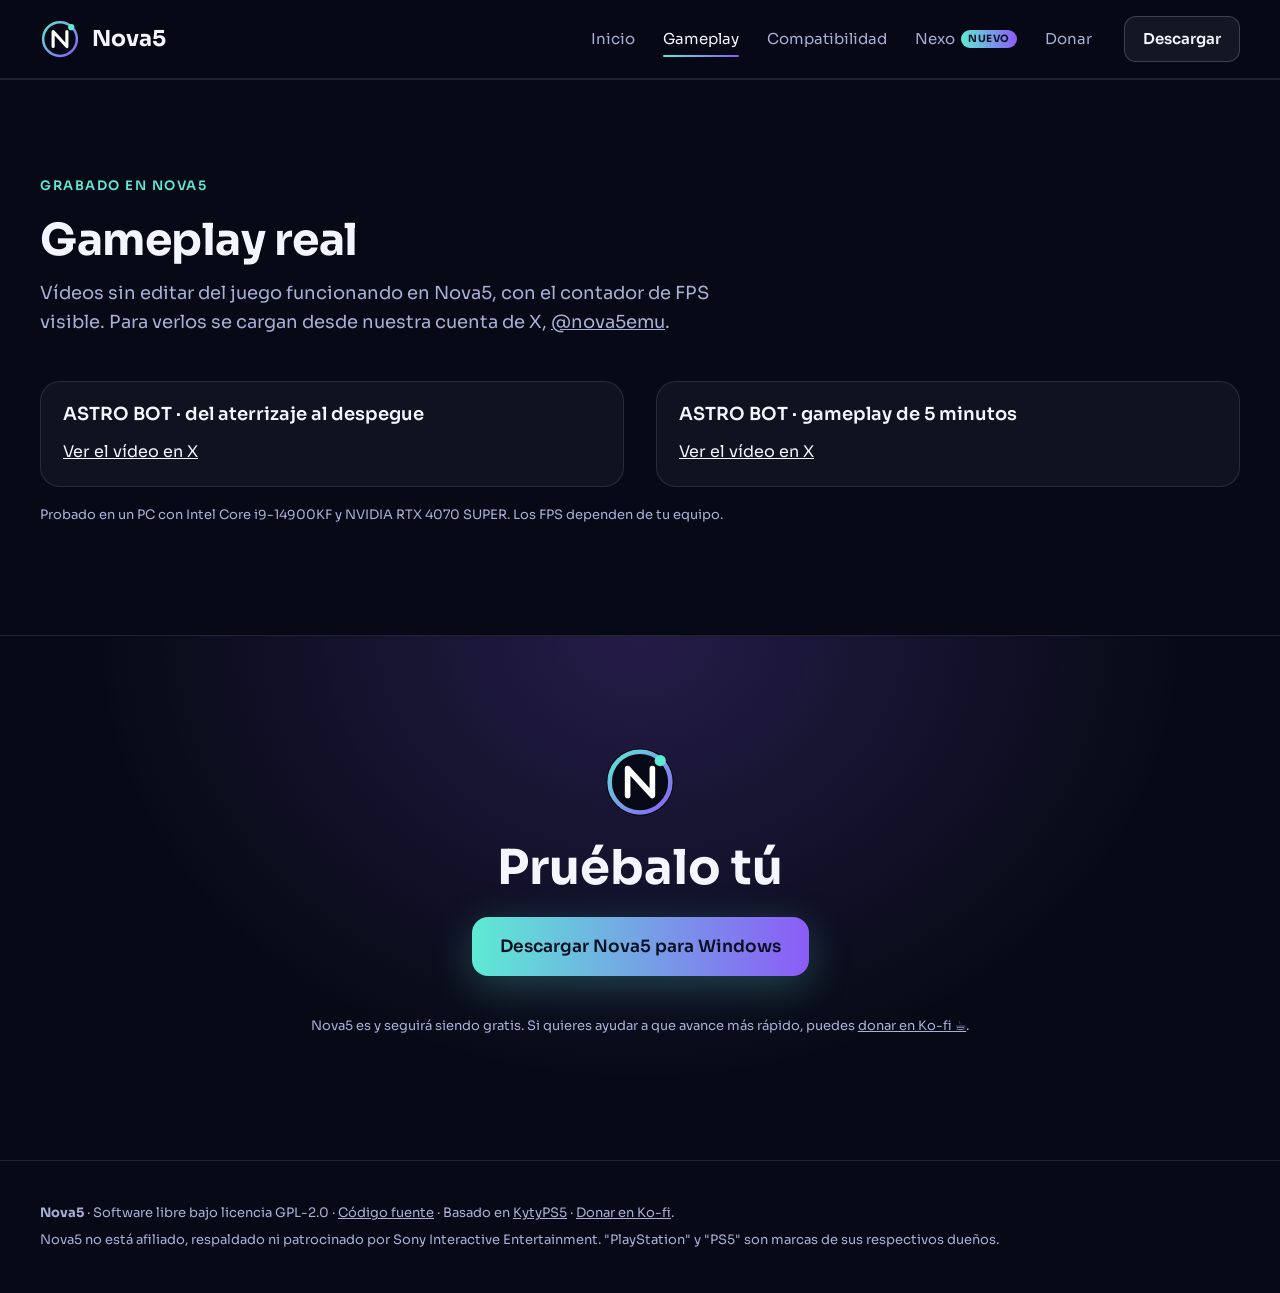
==== website/gameplay.html @ 8778e665 "Web: versión en los enlaces a CSS y JS para que los navegadores no usen copias viejas" ====
<!doctype html>
<html lang="es">
<head>
<meta charset="utf-8">
<meta name="viewport" content="width=device-width, initial-scale=1">
<title>Gameplay · Nova5, emulador de PS5</title>
<meta name="description" content="Vídeos de gameplay real grabados en Nova5, el emulador de PS5 de código abierto para PC.">
<link rel="canonical" href="https://nova5emu.github.io/nova5/gameplay.html">
<meta property="og:type" content="website">
<meta property="og:site_name" content="Nova5">
<meta property="og:title" content="Gameplay · Nova5, emulador de PS5">
<meta property="og:description" content="Vídeos de gameplay real grabados en Nova5.">
<meta property="og:url" content="https://nova5emu.github.io/nova5/gameplay.html">
<meta property="og:image" content="https://nova5emu.github.io/nova5/assets/nova5-launcher.jpg">
<meta property="og:locale" content="es_ES">
<meta name="twitter:card" content="summary_large_image">
<link rel="icon" href="assets/nova5.svg" type="image/svg+xml">
<link rel="preconnect" href="https://fonts.googleapis.com">
<link rel="preconnect" href="https://fonts.gstatic.com" crossorigin>
<link href="https://fonts.googleapis.com/css2?family=Sora:wght@300;400;600;700;800&display=swap" rel="stylesheet">
<link rel="stylesheet" href="style.css?v=20261029b">
</head>
<body>
<div class="progress" aria-hidden="true"></div>

<header class="nav">
  <a class="brand" href="./" aria-label="Nova5, inicio">
    <img src="assets/nova5.svg" alt="" width="40" height="40">
    <span>Nova5</span>
  </a>
  <nav class="links" id="menu" aria-label="Secciones">
    <a href="./">Inicio</a>
    <a href="gameplay.html" aria-current="page">Gameplay</a>
    <a href="./#compatibilidad">Compatibilidad</a>
    <a href="nexo.html">Nexo<span class="badge-new">Nuevo</span></a>
    <a data-donate href="https://ko-fi.com/nova5emu" target="_blank" rel="noopener">Donar</a>
  </nav>
  <a class="btn small" href="./#descargar">Descargar</a>
  <button class="menu-toggle" type="button" aria-controls="menu" aria-expanded="false" aria-label="Abrir menú">
    <svg viewBox="0 0 24 24" aria-hidden="true"><path d="M4 7h16M4 12h16M4 17h16"/></svg>
  </button>
</header>

<main>
  <section class="section gameplay">
    <p class="eyebrow">Grabado en Nova5</p>
    <h2>Gameplay real</h2>
    <p class="section-lead">Vídeos sin editar del juego funcionando en Nova5, con el contador de FPS visible. Para verlos se cargan desde nuestra cuenta de X, <a href="https://x.com/nova5emu" target="_blank" rel="noopener">@nova5emu</a>.</p>

    <div class="videos" data-stagger>
      <article class="video">
        <h3>ASTRO BOT · del aterrizaje al despegue</h3>
        <blockquote class="twitter-tweet" data-theme="dark" data-dnt="true" data-media-max-width="960" data-conversation="none">
          <a href="https://x.com/nova5emu/status/2115610994219356589">Ver el vídeo en X</a>
        </blockquote>
      </article>
      <article class="video">
        <h3>ASTRO BOT · gameplay de 5 minutos</h3>
        <blockquote class="twitter-tweet" data-theme="dark" data-dnt="true" data-media-max-width="960" data-conversation="none">
          <a href="https://x.com/nova5emu/status/2115597084090905078">Ver el vídeo en X</a>
        </blockquote>
      </article>
    </div>

    <p class="fine">Probado en un PC con Intel Core i9-14900KF y NVIDIA RTX 4070 SUPER. Los FPS dependen de tu equipo.</p>
  </section>

  <section class="final">
    <img src="assets/nova5.svg" alt="" width="72" height="72">
    <h2>Pruébalo tú</h2>
    <a class="btn primary" href="./#descargar">Descargar Nova5 para Windows</a>
    <p class="fine">Nova5 es y seguirá siendo gratis. Si quieres ayudar a que avance más rápido, puedes <a data-donate href="https://ko-fi.com/nova5emu" target="_blank" rel="noopener">donar en Ko-fi ☕</a>.</p>
  </section>
</main>

<footer class="footer">
  <p><strong>Nova5</strong> · Software libre bajo licencia GPL-2.0 · <a href="https://github.com/nova5emu/nova5">Código fuente</a> · Basado en <a href="https://github.com/KytyPS5/KytyPS5">KytyPS5</a> · <a href="https://ko-fi.com/nova5emu">Donar en Ko-fi</a>.</p>
  <p>Nova5 no está afiliado, respaldado ni patrocinado por Sony Interactive Entertainment. "PlayStation" y "PS5" son marcas de sus respectivos dueños.</p>
</footer>

<script async src="https://platform.twitter.com/widgets.js" charset="utf-8"></script>
<script src="site.js?v=20261029b" defer></script>
</body>
</html>
---- website/style.css ----
:root {
  --night: #070a16;
  --ink: #0d1230;
  --ink-2: #121a3f;
  --aurora-a: #5eead4;
  --aurora-b: #8b5cf6;
  --text: #f4f6ff;
  --muted: #a9b0d6;
  --line: rgba(255, 255, 255, .1);
  --aurora: linear-gradient(90deg, var(--aurora-a), var(--aurora-b));
  --radius: 20px;
}

* { box-sizing: border-box; }
html { scroll-behavior: smooth; }
body {
  margin: 0;
  background: var(--night);
  color: var(--text);
  font-family: 'Sora', 'Segoe UI', system-ui, sans-serif;
  line-height: 1.6;
  -webkit-font-smoothing: antialiased;
}
a { color: inherit; }
img { display: block; }
h1, h2, h3 { line-height: 1.15; margin: 0; }

/* Navigation */
.nav {
  position: sticky; top: 0; z-index: 10;
  display: flex; align-items: center; gap: 32px;
  padding: 16px max(16px, calc((100% - 1200px) / 2));
  background: rgba(7, 10, 22, .78);
  backdrop-filter: blur(14px);
  border-bottom: 1px solid var(--line);
}
.brand { display: flex; align-items: center; gap: 12px; font-weight: 700; font-size: 22px; text-decoration: none; }
.links { display: flex; gap: 28px; margin-left: auto; }
.links a { color: var(--muted); text-decoration: none; font-size: 15px; }
.links a:hover { color: var(--text); }

/* Buttons */
.btn {
  display: inline-flex; align-items: center; gap: 10px;
  padding: 16px 28px; border-radius: 16px;
  font-weight: 600; font-size: 17px; text-decoration: none;
  border: 1px solid rgba(255, 255, 255, .18); background: rgba(255, 255, 255, .06);
  transition: transform .15s ease, box-shadow .15s ease, background .15s ease;
}
.btn:hover { transform: translateY(-2px); background: rgba(255, 255, 255, .1); }
.btn:focus-visible { outline: 3px solid var(--aurora-a); outline-offset: 3px; }
.btn.primary { background: var(--aurora); color: #081022; border: none; box-shadow: 0 10px 40px rgba(94, 234, 212, .25); }
.btn.primary:hover { box-shadow: 0 14px 50px rgba(139, 92, 246, .4); }
.btn.small { padding: 10px 18px; font-size: 15px; border-radius: 12px; }
.btn svg { width: 22px; height: 22px; fill: none; stroke: currentColor; stroke-width: 2.4; stroke-linecap: round; stroke-linejoin: round; }

/* Hero */
.hero {
  position: relative; overflow: hidden;
  display: grid; grid-template-columns: minmax(0, 1fr) minmax(0, 1.15fr); gap: 56px; align-items: center;
  padding: 96px max(16px, calc((100% - 1200px) / 2)) 120px;
}
.glow { position: absolute; border-radius: 50%; filter: blur(80px); opacity: .55; pointer-events: none; }
.glow.a { width: 520px; height: 520px; background: #5eead455; top: -160px; right: -120px; }
.glow.b { width: 600px; height: 600px; background: #8b5cf650; bottom: -260px; left: -200px; }
.hero-text { position: relative; }
.eyebrow { color: var(--aurora-a); font-weight: 600; letter-spacing: 1.5px; text-transform: uppercase; font-size: 13px; margin: 0 0 18px; }
h1 { font-size: clamp(40px, 4.6vw, 60px); font-weight: 800; letter-spacing: -1.5px; }
.aurora-text { background: var(--aurora); -webkit-background-clip: text; background-clip: text; color: transparent; }
.lead { color: var(--muted); font-size: 19px; max-width: 540px; margin: 24px 0 34px; }
.cta { display: flex; flex-wrap: wrap; gap: 14px; }
.fine { color: var(--muted); font-size: 13px; margin-top: 18px; }

/* Launcher illustration */
.screen { position: relative; margin: 0; }
.screen figcaption { color: var(--muted); font-size: 12px; text-align: center; margin-top: 14px; }
.tv {
  padding: 10px; border-radius: 26px;
  background: linear-gradient(145deg, #1b2150, #0b0f24);
  border: 1px solid var(--line);
  box-shadow: 0 40px 120px rgba(0, 0, 0, .6), 0 0 0 1px rgba(94, 234, 212, .08);
  transform: perspective(1400px) rotateY(-8deg) rotateX(3deg);
}
.ui { display: block; width: 100%; height: auto; aspect-ratio: 16 / 9; border-radius: 18px; }

/* Sections */
.section { padding: 96px max(16px, calc((100% - 1200px) / 2)); border-top: 1px solid var(--line); }
.section h2 { font-size: clamp(30px, 3.6vw, 44px); font-weight: 700; letter-spacing: -.5px; }
.section-lead { color: var(--muted); font-size: 18px; max-width: 720px; margin: 14px 0 44px; }
.grid.features { display: grid; grid-template-columns: repeat(auto-fit, minmax(min(300px, 100%), 1fr)); gap: 20px; }
.card { padding: 28px; border-radius: var(--radius); background: linear-gradient(160deg, var(--ink-2), var(--ink)); border: 1px solid var(--line); }
.card h3 { font-size: 20px; margin: 18px 0 8px; }
.card p { color: var(--muted); margin: 0; }
.icon { display: inline-flex; width: 48px; height: 48px; align-items: center; justify-content: center; border-radius: 14px; background: rgba(94, 234, 212, .1); border: 1px solid rgba(94, 234, 212, .3); }
.icon svg { width: 24px; height: 24px; fill: none; stroke: var(--aurora-a); stroke-width: 1.8; stroke-linecap: round; stroke-linejoin: round; }

.table { border: 1px solid var(--line); border-radius: var(--radius); overflow: hidden; }
.row { display: grid; grid-template-columns: 1.2fr .8fr 2fr; gap: 16px; padding: 18px 24px; border-top: 1px solid var(--line); align-items: center; }
.row.head { border-top: none; background: var(--ink); color: var(--muted); font-size: 14px; letter-spacing: .5px; }
.row span:last-child { color: var(--muted); }
.tag { display: inline-block; padding: 4px 12px; border-radius: 999px; font-size: 13px; }
.tag.ok { color: var(--aurora-a); background: rgba(94, 234, 212, .12); border: 1px solid rgba(94, 234, 212, .4); }
.tag.mid { color: #fbbf24; background: rgba(251, 191, 36, .1); border: 1px solid rgba(251, 191, 36, .4); }

.steps { list-style: none; padding: 0; margin: 40px 0; display: grid; grid-template-columns: repeat(auto-fit, minmax(min(280px, 100%), 1fr)); gap: 20px; }
.steps li { display: flex; gap: 18px; padding: 26px; border-radius: var(--radius); border: 1px solid var(--line); background: var(--ink); }
.steps li > span { flex: none; width: 44px; height: 44px; border-radius: 50%; display: flex; align-items: center; justify-content: center; font-weight: 700; background: var(--aurora); color: #081022; }
.steps h3 { font-size: 19px; margin-bottom: 6px; }
.steps p { color: var(--muted); margin: 0; }
.reqs { padding: 28px; border-radius: var(--radius); border: 1px dashed rgba(255, 255, 255, .18); }
.reqs ul { margin: 12px 0 0; padding-left: 20px; color: var(--muted); }

.faq { display: grid; gap: 12px; max-width: 860px; margin-top: 40px; }
details { border: 1px solid var(--line); border-radius: 16px; background: var(--ink); padding: 0 24px; }
summary { cursor: pointer; padding: 20px 0; font-weight: 600; list-style: none; display: flex; justify-content: space-between; gap: 16px; }
summary::after { content: '+'; color: var(--aurora-a); font-size: 22px; line-height: 1; }
details[open] summary::after { content: '−'; }
details p { color: var(--muted); margin: 0 0 20px; }

.final { text-align: center; padding: 110px 16px; border-top: 1px solid var(--line); background: radial-gradient(ellipse at 50% 0%, rgba(139, 92, 246, .22), transparent 60%); display: flex; flex-direction: column; align-items: center; gap: 22px; }
.final h2 { font-size: clamp(32px, 4vw, 48px); }

.footer { padding: 36px max(16px, calc((100% - 1200px) / 2)); border-top: 1px solid var(--line); color: var(--muted); font-size: 13px; }
.footer p { margin: 6px 0; }

@media (max-width: 960px) {
  .hero { grid-template-columns: 1fr; padding-top: 56px; gap: 48px; }
  .tv { transform: none; }
  .links { display: none; }
  .nav { justify-content: space-between; }
  .row { grid-template-columns: 1fr 1fr; }
  .row span:last-child { grid-column: 1 / -1; }
}
@media (prefers-reduced-motion: reduce) {
  * { animation: none !important; transition: none !important; scroll-behavior: auto !important; }
}

/* Compatibility list */
.sr-only { position: absolute; width: 1px; height: 1px; overflow: hidden; clip: rect(0 0 0 0); white-space: nowrap; }
.tag.menu { color: #93c5fd; background: rgba(147, 197, 253, .1); border: 1px solid rgba(147, 197, 253, .4); }
.tag.bad { color: #fca5a5; background: rgba(252, 165, 165, .08); border: 1px solid rgba(252, 165, 165, .35); }
.tag.nova { color: #081022; background: var(--aurora); border: none; font-weight: 600; }
.downloads { margin: 6px 0 0; color: var(--muted); font-size: 14px; }
.downloads b { color: var(--aurora-a); font-weight: 700; }
.tag.comm { color: #c4b5fd; background: rgba(139, 92, 246, .12); border: 1px solid rgba(139, 92, 246, .45); }
.tag.full { color: #081022; background: #5eead4; border: none; font-weight: 700; }
.compat-stats { display: flex; flex-wrap: wrap; gap: 12px; margin-bottom: 20px; }
.stat-chip { display: flex; flex-direction: column; align-items: flex-start; gap: 2px; min-width: 120px; padding: 14px 18px; border-radius: 16px; cursor: pointer;
  font: inherit; color: var(--text); background: var(--ink); border: 1px solid var(--line); text-align: left; }
.stat-chip b { font-size: 26px; font-weight: 700; }
.stat-chip span { color: var(--muted); font-size: 14px; }
.stat-chip.on { border-color: transparent; background: linear-gradient(var(--ink), var(--ink)) padding-box, var(--aurora) border-box; border: 2px solid transparent; }
.stat-chip:focus-visible { outline: 3px solid var(--aurora-a); outline-offset: 2px; }
.compat-search input { width: 100%; max-width: 520px; padding: 14px 18px; border-radius: 14px; font: inherit; color: var(--text);
  background: var(--ink); border: 1px solid rgba(255, 255, 255, .18); margin-bottom: 24px; }
.compat-search input:focus { outline: 2px solid var(--aurora-a); border-color: transparent; }
.compat-grid { display: grid; grid-template-columns: repeat(auto-fill, minmax(min(300px, 100%), 1fr)); gap: 14px; }
.compat-card { display: flex; gap: 14px; padding: 14px; border-radius: 16px; background: var(--ink); border: 1px solid var(--line); }
.compat-card .cover { flex: none; width: 76px; height: 76px; border-radius: 12px; overflow: hidden; background: linear-gradient(150deg, #1b2150, #2a1f5c);
  display: flex; align-items: center; justify-content: center; font-size: 28px; font-weight: 700; color: var(--muted); }
.compat-card .cover img { width: 100%; height: 100%; object-fit: cover; }
.compat-card .info { min-width: 0; }
.compat-card h3 { font-size: 16px; line-height: 1.3; margin: 0 0 2px; overflow-wrap: anywhere; }
.compat-card .id { color: var(--muted); font-size: 12px; margin: 0 0 8px; letter-spacing: .5px; }
.compat-card .tags { display: flex; flex-wrap: wrap; gap: 6px; margin: 0; }
.compat-card .note { color: var(--muted); font-size: 13px; margin: 8px 0 0; }
.compat-more { display: flex; justify-content: center; margin-top: 22px; }
[hidden] { display: none !important; }

/* Gameplay page */
.gameplay h2 { margin: 0; }
.videos { display: grid; grid-template-columns: repeat(auto-fit, minmax(min(100%, 520px), 1fr)); gap: 32px; align-items: start; }
.video { background: rgba(255, 255, 255, .04); border: 1px solid var(--line); border-radius: 20px; padding: 22px; min-width: 0; }
.video h3 { margin: 0 0 14px; font-size: 18px; font-weight: 600; }
.video .twitter-tweet { margin: 0 auto !important; }
.links a[aria-current="page"] { color: var(--text); }

/* Motion layer (site.js). Static and complete without it. */
:root { --ease-out: cubic-bezier(.22, 1, .36, 1); }
.progress { position: fixed; top: 0; left: 0; right: 0; height: 3px; z-index: 20; background: var(--aurora);
  transform: scaleX(0); transform-origin: 0 50%; pointer-events: none; }
.nav { transition: padding .25s var(--ease-out), background .25s ease; }
.nav.scrolled { padding-top: 10px; padding-bottom: 10px; background: rgba(7, 10, 22, .9); }
.links a { position: relative; padding: 6px 0; transition: color .2s ease; }
.links a::after { content: ''; position: absolute; left: 0; right: 0; bottom: 0; height: 2px; border-radius: 2px;
  background: var(--aurora); transform: scaleX(0); transform-origin: 0 50%; transition: transform .25s var(--ease-out); }
.links a:hover::after, .links a[aria-current="page"]::after { transform: scaleX(1); }
.links a:focus-visible { outline: 2px solid var(--aurora-a); outline-offset: 4px; border-radius: 4px; }
.badge-new { display: inline-block; margin-left: 6px; padding: 1px 7px; border-radius: 999px; font-size: 10px; font-weight: 700;
  letter-spacing: .6px; text-transform: uppercase; color: #081022; background: var(--aurora); vertical-align: 2px; }
.menu-toggle { display: none; width: 44px; height: 44px; margin-left: auto; border-radius: 12px; cursor: pointer;
  color: var(--text); background: rgba(255, 255, 255, .06); border: 1px solid var(--line); }
.menu-toggle svg { width: 22px; height: 22px; fill: none; stroke: currentColor; stroke-width: 2; stroke-linecap: round; }
.menu-toggle:focus-visible { outline: 3px solid var(--aurora-a); outline-offset: 2px; }

.js [data-reveal] { opacity: 0; transform: translateY(26px); }
.js [data-reveal].in { opacity: 1; transform: none;
  transition: opacity .6s var(--ease-out) var(--d, 0ms), transform .6s var(--ease-out) var(--d, 0ms); }

.glow { animation: drift 18s ease-in-out infinite alternate; }
.glow.b { animation-duration: 23s; animation-direction: alternate-reverse; }
@keyframes drift { from { transform: translate3d(0, 0, 0) scale(1); } to { transform: translate3d(-60px, 50px, 0) scale(1.15); } }
.aurora-text { background-size: 200% 100%; animation: shimmer 8s ease-in-out infinite alternate; }
@keyframes shimmer { from { background-position: 0% 50%; } to { background-position: 100% 50%; } }

.card, .spot { position: relative; isolation: isolate; transition: transform .25s var(--ease-out), border-color .25s ease; }
.card::before, .spot::before { content: ''; position: absolute; inset: 0; border-radius: inherit; z-index: -1; opacity: 0; pointer-events: none;
  background: radial-gradient(360px circle at var(--mx, 50%) var(--my, 50%), rgba(94, 234, 212, .13), transparent 60%);
  transition: opacity .3s ease; }
.card:hover, .spot:hover { transform: translateY(-4px); border-color: rgba(94, 234, 212, .3); }
.card:hover::before, .spot:hover::before { opacity: 1; }
.tv { transition: transform .5s var(--ease-out); will-change: transform; }

@media (max-width: 960px) {
  .menu-toggle { display: inline-flex; align-items: center; justify-content: center; }
  .nav { flex-wrap: wrap; gap: 12px; }
  .nav > .btn.small { order: 2; }
  .menu-toggle { order: 3; margin-left: 0; }
  .js .links { display: flex; order: 4; flex-basis: 100%; flex-direction: column; gap: 4px; margin: 0;
    max-height: 0; overflow: hidden; opacity: 0; transition: max-height .3s var(--ease-out), opacity .2s ease; }
  .js .links.open { max-height: 420px; opacity: 1; padding-bottom: 8px; }
  .js .links a { padding: 12px 4px; font-size: 17px; }
  .js .links a::after { display: none; }
  .brand { margin-right: auto; }
}
@media (prefers-reduced-motion: reduce) {
  .js [data-reveal] { opacity: 1; transform: none; }
  .progress { display: none; }
}
@media (max-width: 420px) {
  .nav > .btn.small { display: none; }
  .menu-toggle { margin-left: auto; }
}
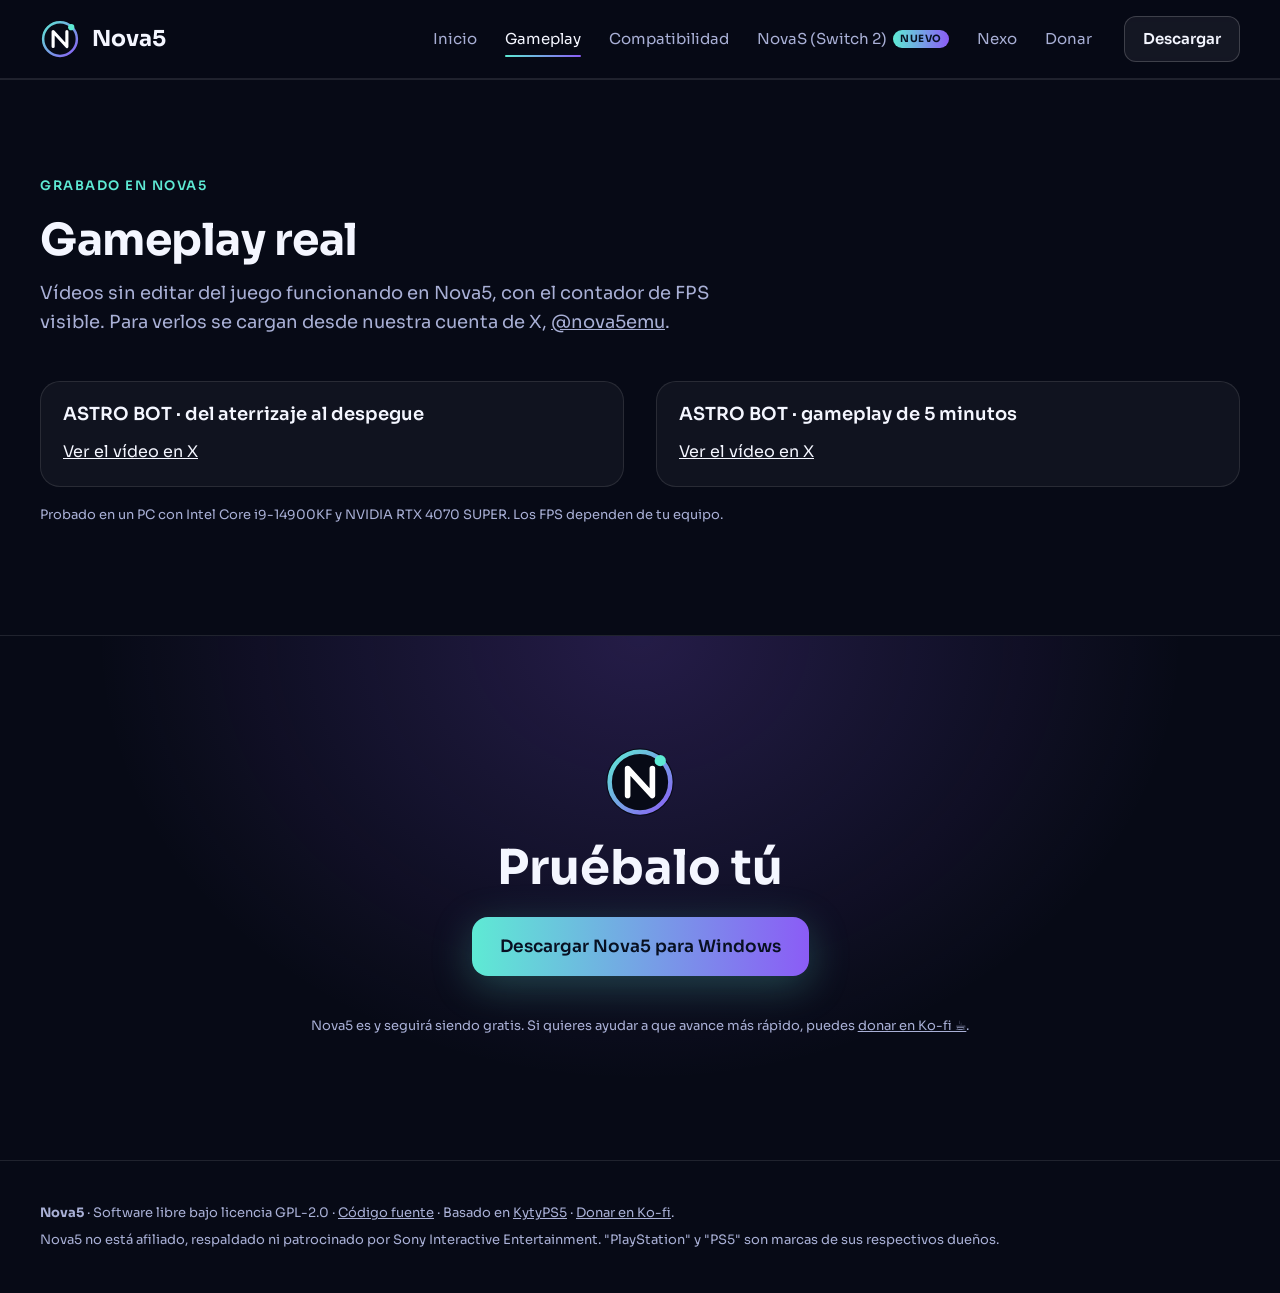
==== commit 24b4daf4: "NovaS: pagina propia en la web y edicion NovaS del lanzador novas.html con su diseno, caratulas, vid" ====
--- a/website/gameplay.html
+++ b/website/gameplay.html
@@ -32,7 +32,8 @@
     <a href="./">Inicio</a>
     <a href="gameplay.html" aria-current="page">Gameplay</a>
     <a href="./#compatibilidad">Compatibilidad</a>
-    <a href="nexo.html">Nexo<span class="badge-new">Nuevo</span></a>
+    <a href="novas.html">NovaS (Switch 2)<span class="badge-new">Nuevo</span></a>
+    <a href="nexo.html">Nexo</a>
     <a data-donate href="https://ko-fi.com/nova5emu" target="_blank" rel="noopener">Donar</a>
   </nav>
   <a class="btn small" href="./#descargar">Descargar</a>
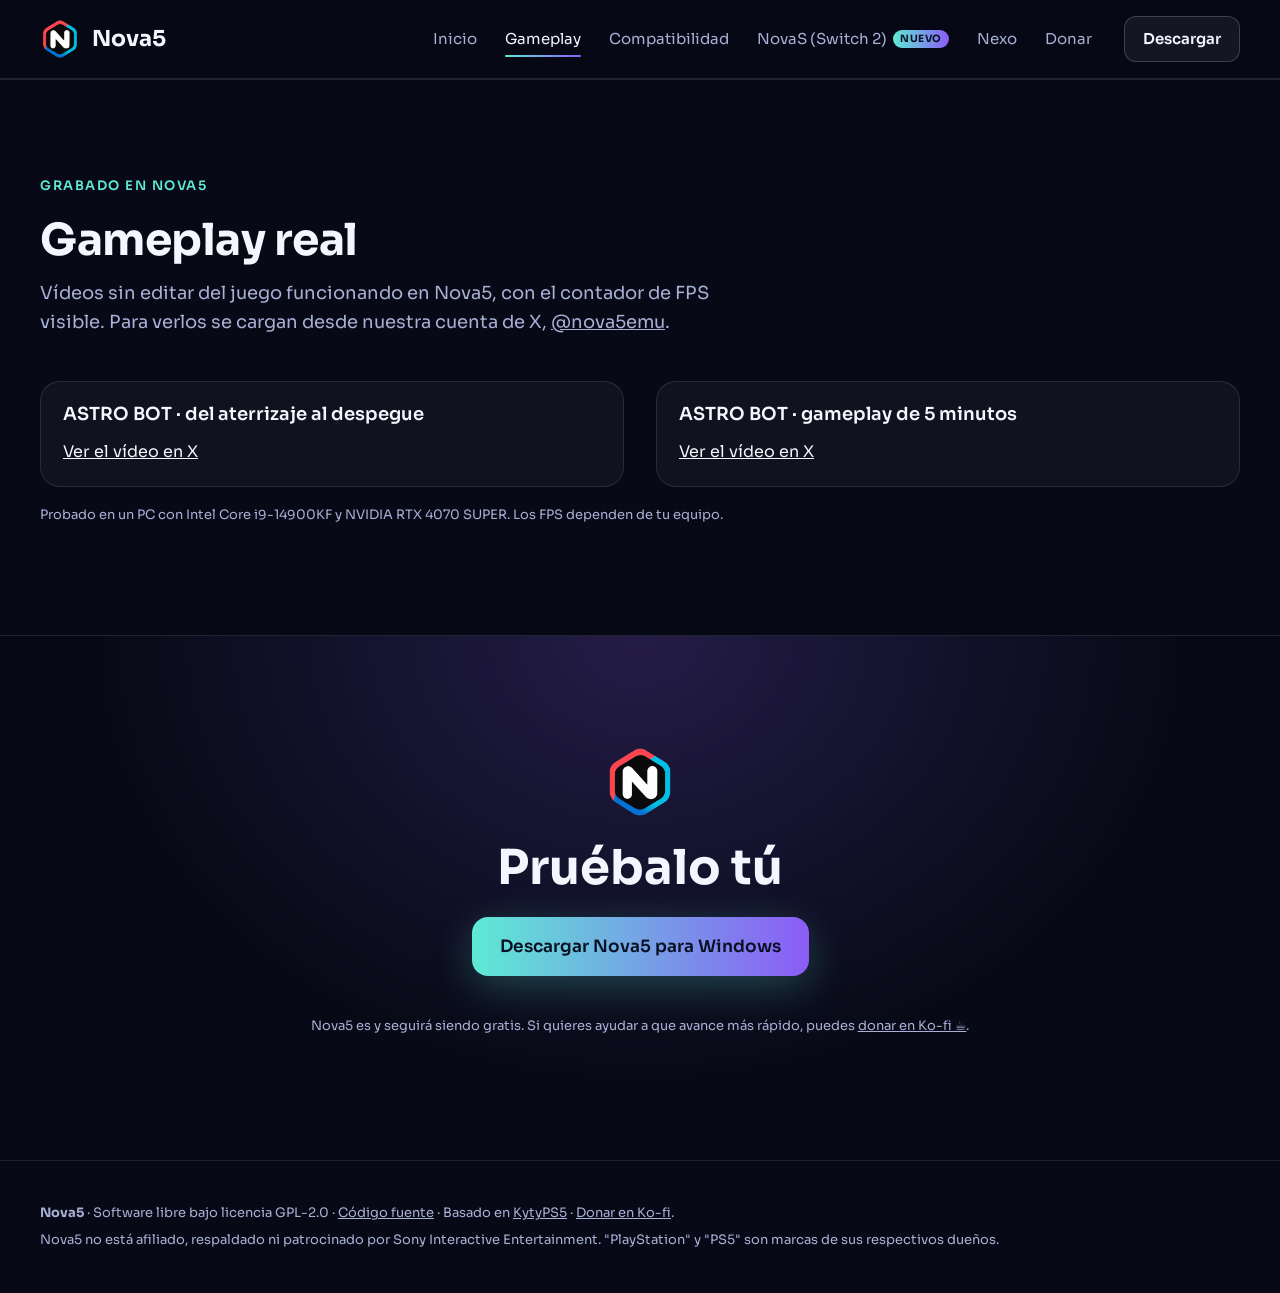
==== commit 665eaa98: "Nova5 0.8.1: ingles o espanol, NovaS con forma de consola, caratulas automaticas y logos nuevos" ====
--- a/website/gameplay.html
+++ b/website/gameplay.html
@@ -14,7 +14,7 @@
 <meta property="og:image" content="https://nova5emu.github.io/nova5/assets/nova5-launcher.jpg">
 <meta property="og:locale" content="es_ES">
 <meta name="twitter:card" content="summary_large_image">
-<link rel="icon" href="assets/nova5.svg" type="image/svg+xml">
+<link rel="icon" href="assets/nova5-favicon.png" type="image/png">
 <link rel="preconnect" href="https://fonts.googleapis.com">
 <link rel="preconnect" href="https://fonts.gstatic.com" crossorigin>
 <link href="https://fonts.googleapis.com/css2?family=Sora:wght@300;400;600;700;800&display=swap" rel="stylesheet">
@@ -25,7 +25,7 @@
 
 <header class="nav">
   <a class="brand" href="./" aria-label="Nova5, inicio">
-    <img src="assets/nova5.svg" alt="" width="40" height="40">
+    <img src="assets/nova5.png" alt="" width="40" height="40">
     <span>Nova5</span>
   </a>
   <nav class="links" id="menu" aria-label="Secciones">
@@ -67,7 +67,7 @@
   </section>
 
   <section class="final">
-    <img src="assets/nova5.svg" alt="" width="72" height="72">
+    <img src="assets/nova5.png" alt="" width="72" height="72">
     <h2>Pruébalo tú</h2>
     <a class="btn primary" href="./#descargar">Descargar Nova5 para Windows</a>
     <p class="fine">Nova5 es y seguirá siendo gratis. Si quieres ayudar a que avance más rápido, puedes <a data-donate href="https://ko-fi.com/nova5emu" target="_blank" rel="noopener">donar en Ko-fi ☕</a>.</p>
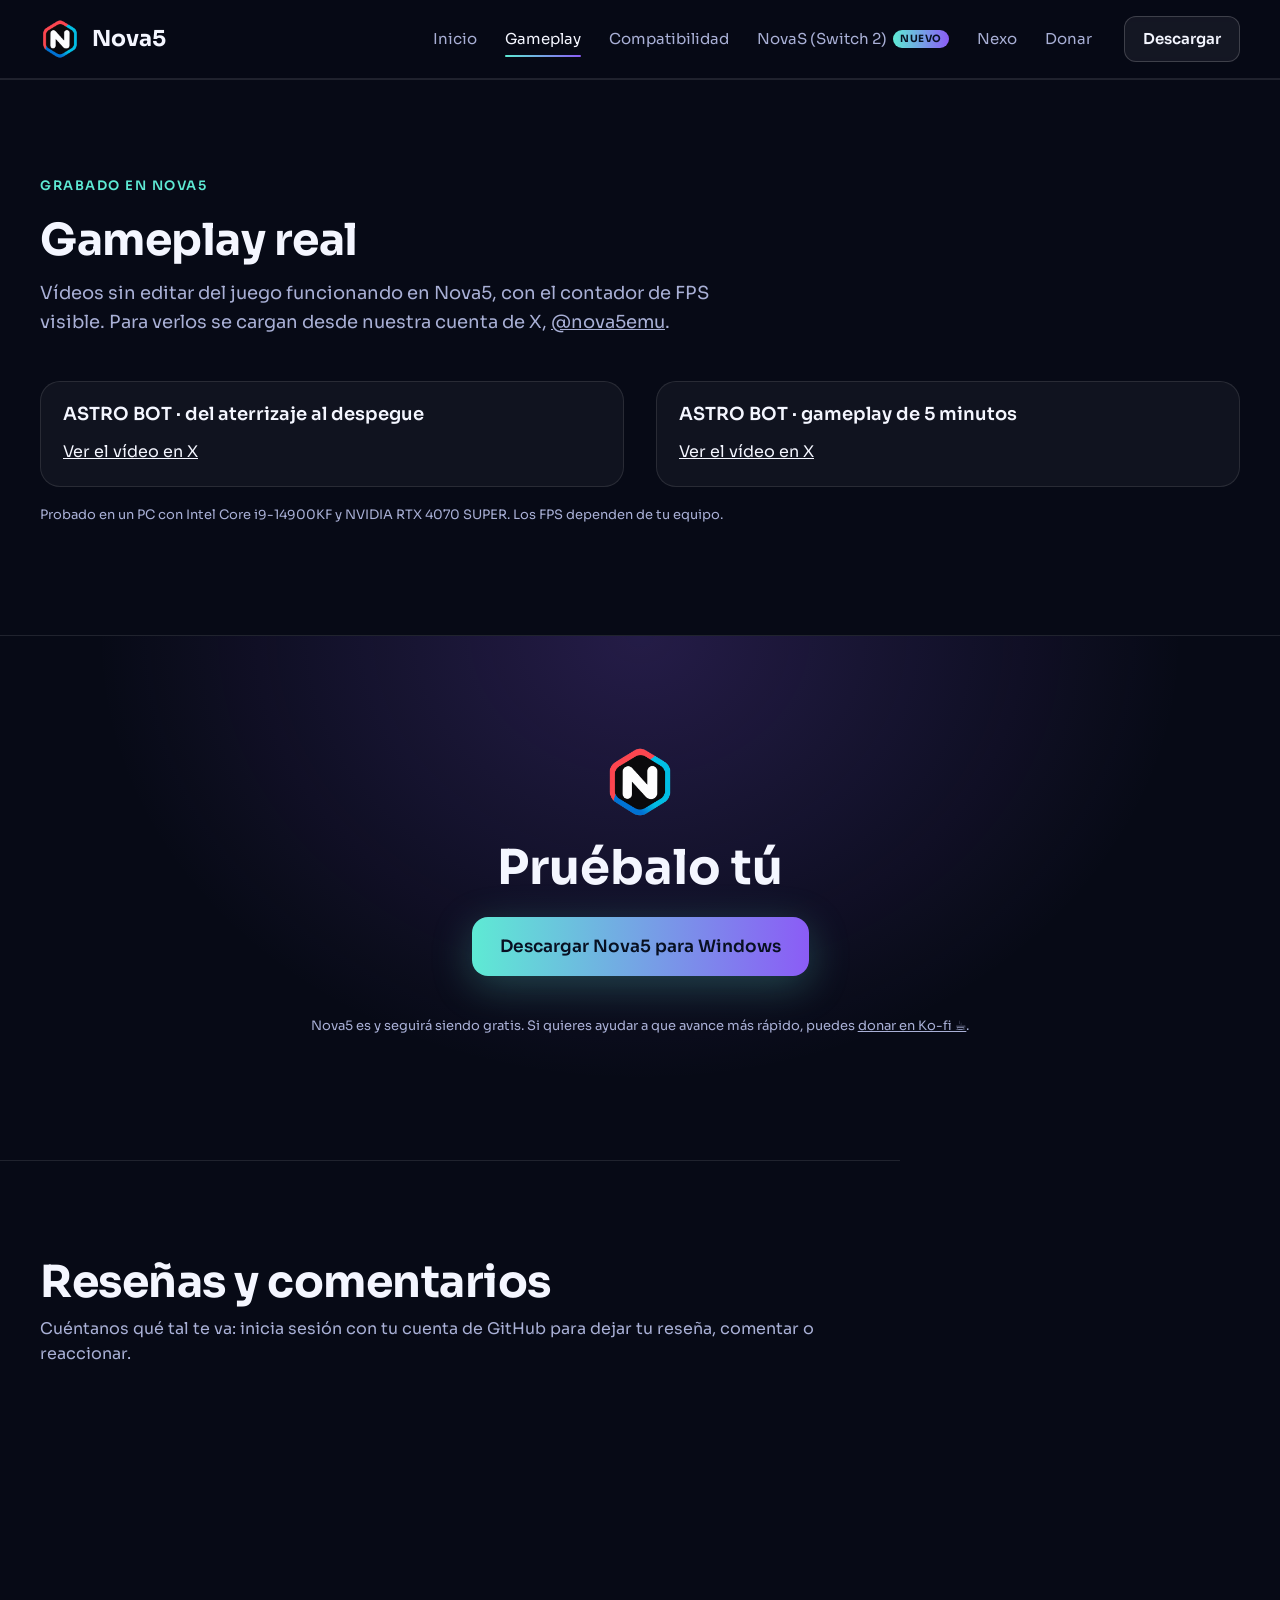
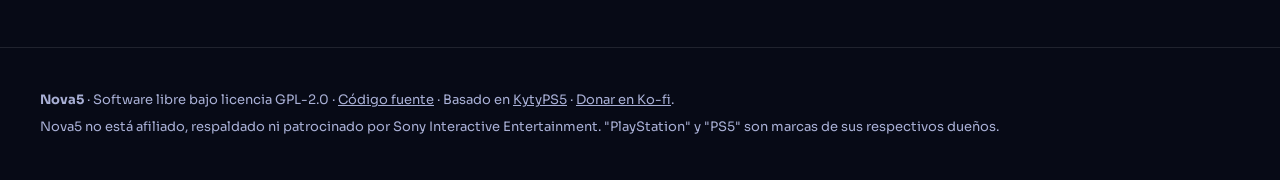
==== commit 96d5432c: "Web: resenas y comentarios en cada pagina" ====
--- a/website/gameplay.html
+++ b/website/gameplay.html
@@ -72,6 +72,29 @@
     <a class="btn primary" href="./#descargar">Descargar Nova5 para Windows</a>
     <p class="fine">Nova5 es y seguirá siendo gratis. Si quieres ayudar a que avance más rápido, puedes <a data-donate href="https://ko-fi.com/nova5emu" target="_blank" rel="noopener">donar en Ko-fi ☕</a>.</p>
   </section>
+
+<section class="section comments" id="comentarios">
+  <h2>Reseñas y comentarios</h2>
+  <p class="comments-lede">Cuéntanos qué tal te va: inicia sesión con tu cuenta de GitHub para dejar tu reseña, comentar o reaccionar.</p>
+  <div class="giscus"></div>
+  <script src="https://giscus.app/client.js"
+          data-repo="nova5emu/nova5"
+          data-repo-id="R_kgDOVXNxvw"
+          data-category="Announcements"
+          data-category-id="DIC_kwDOVXNxv84DKoCS"
+          data-mapping="specific"
+          data-term="Gameplay"
+          data-strict="1"
+          data-reactions-enabled="1"
+          data-emit-metadata="0"
+          data-input-position="top"
+          data-theme="transparent_dark"
+          data-lang="es"
+          data-loading="lazy"
+          crossorigin="anonymous"
+          async></script>
+</section>
+
 </main>
 
 <footer class="footer">
--- a/website/style.css
+++ b/website/style.css
@@ -231,3 +231,22 @@
   .nav > .btn.small { display: none; }
   .menu-toggle { margin-left: auto; }
 }
+
+/* Novedades: the newest version open, older ones folded. */
+.changelog { display: grid; gap: 12px; max-width: 860px; }
+.changelog .release { padding: 28px 30px; border-radius: var(--radius); background: linear-gradient(160deg, var(--ink-2), var(--ink)); border: 1px solid rgba(94, 234, 212, .35); }
+.changelog .release h3 { font-size: 22px; margin: 6px 0 4px; }
+.changelog .ver { color: var(--aurora-a); font-size: 13px; font-weight: 600; letter-spacing: .08em; text-transform: uppercase; margin: 0; }
+.changelog ul { margin: 12px 0 0; padding-left: 20px; color: var(--muted); }
+.changelog li + li { margin-top: 6px; }
+
+.gallery { display: grid; grid-template-columns: repeat(auto-fit, minmax(min(100%, 440px), 1fr)); gap: 28px; }
+.gallery figure { margin: 0; }
+.gallery img { display: block; width: 100%; height: auto; border-radius: 16px; border: 1px solid var(--line); box-shadow: 0 24px 60px -30px rgba(0, 0, 0, .8); }
+.gallery figcaption { color: var(--muted); font-size: 15px; margin-top: 12px; }
+.changelog details ul { margin: 0 0 20px; }
+.changelog summary .muted { color: var(--muted); font-weight: 400; font-size: 14px; margin-left: 6px; }
+/* Reviews and comments (giscus) */
+.comments { max-width: 900px; }
+.comments-lede { color: var(--muted); margin: 8px 0 24px; }
+.comments .giscus { min-height: 160px; }
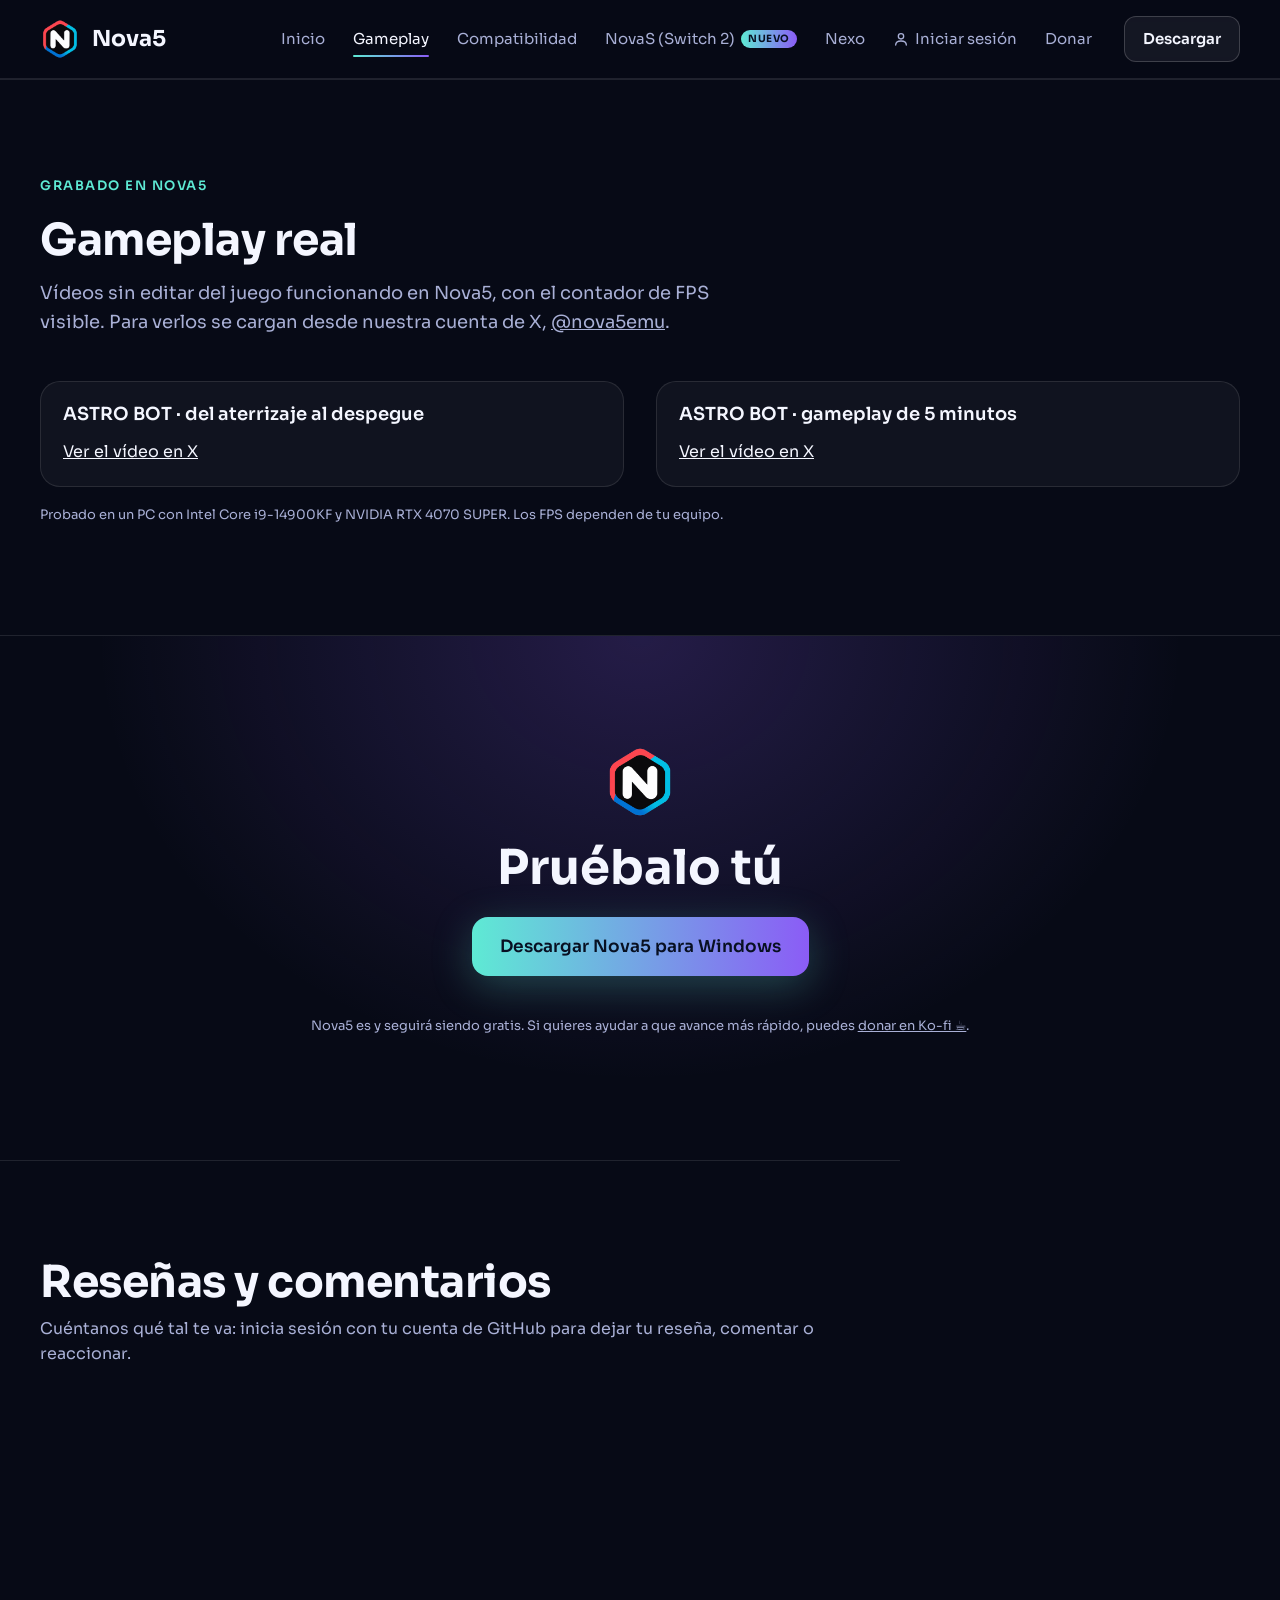
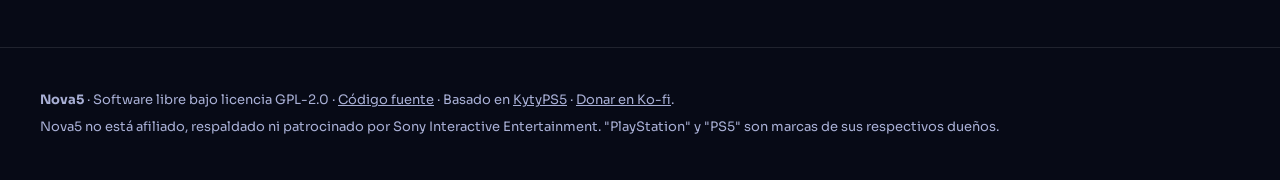
==== commit e5983ed5: "Web: Iniciar sesiÃ³n in every menu, Donate on the NovaS page Co-Authored-By: Claude Opus 5.5 <norepl" ====
--- a/website/gameplay.html
+++ b/website/gameplay.html
@@ -34,6 +34,7 @@
     <a href="./#compatibilidad">Compatibilidad</a>
     <a href="novas.html">NovaS (Switch 2)<span class="badge-new">Nuevo</span></a>
     <a href="nexo.html">Nexo</a>
+    <a href="#comentarios"><svg viewBox="0 0 24 24" width="16" height="16" aria-hidden="true" style="vertical-align:-3px;margin-right:6px"><circle cx="12" cy="8" r="4" fill="none" stroke="currentColor" stroke-width="2"/><path d="M4 21c0-4 4-6 8-6s8 2 8 6" fill="none" stroke="currentColor" stroke-width="2" stroke-linecap="round"/></svg>Iniciar sesión</a>
     <a data-donate href="https://ko-fi.com/nova5emu" target="_blank" rel="noopener">Donar</a>
   </nav>
   <a class="btn small" href="./#descargar">Descargar</a>
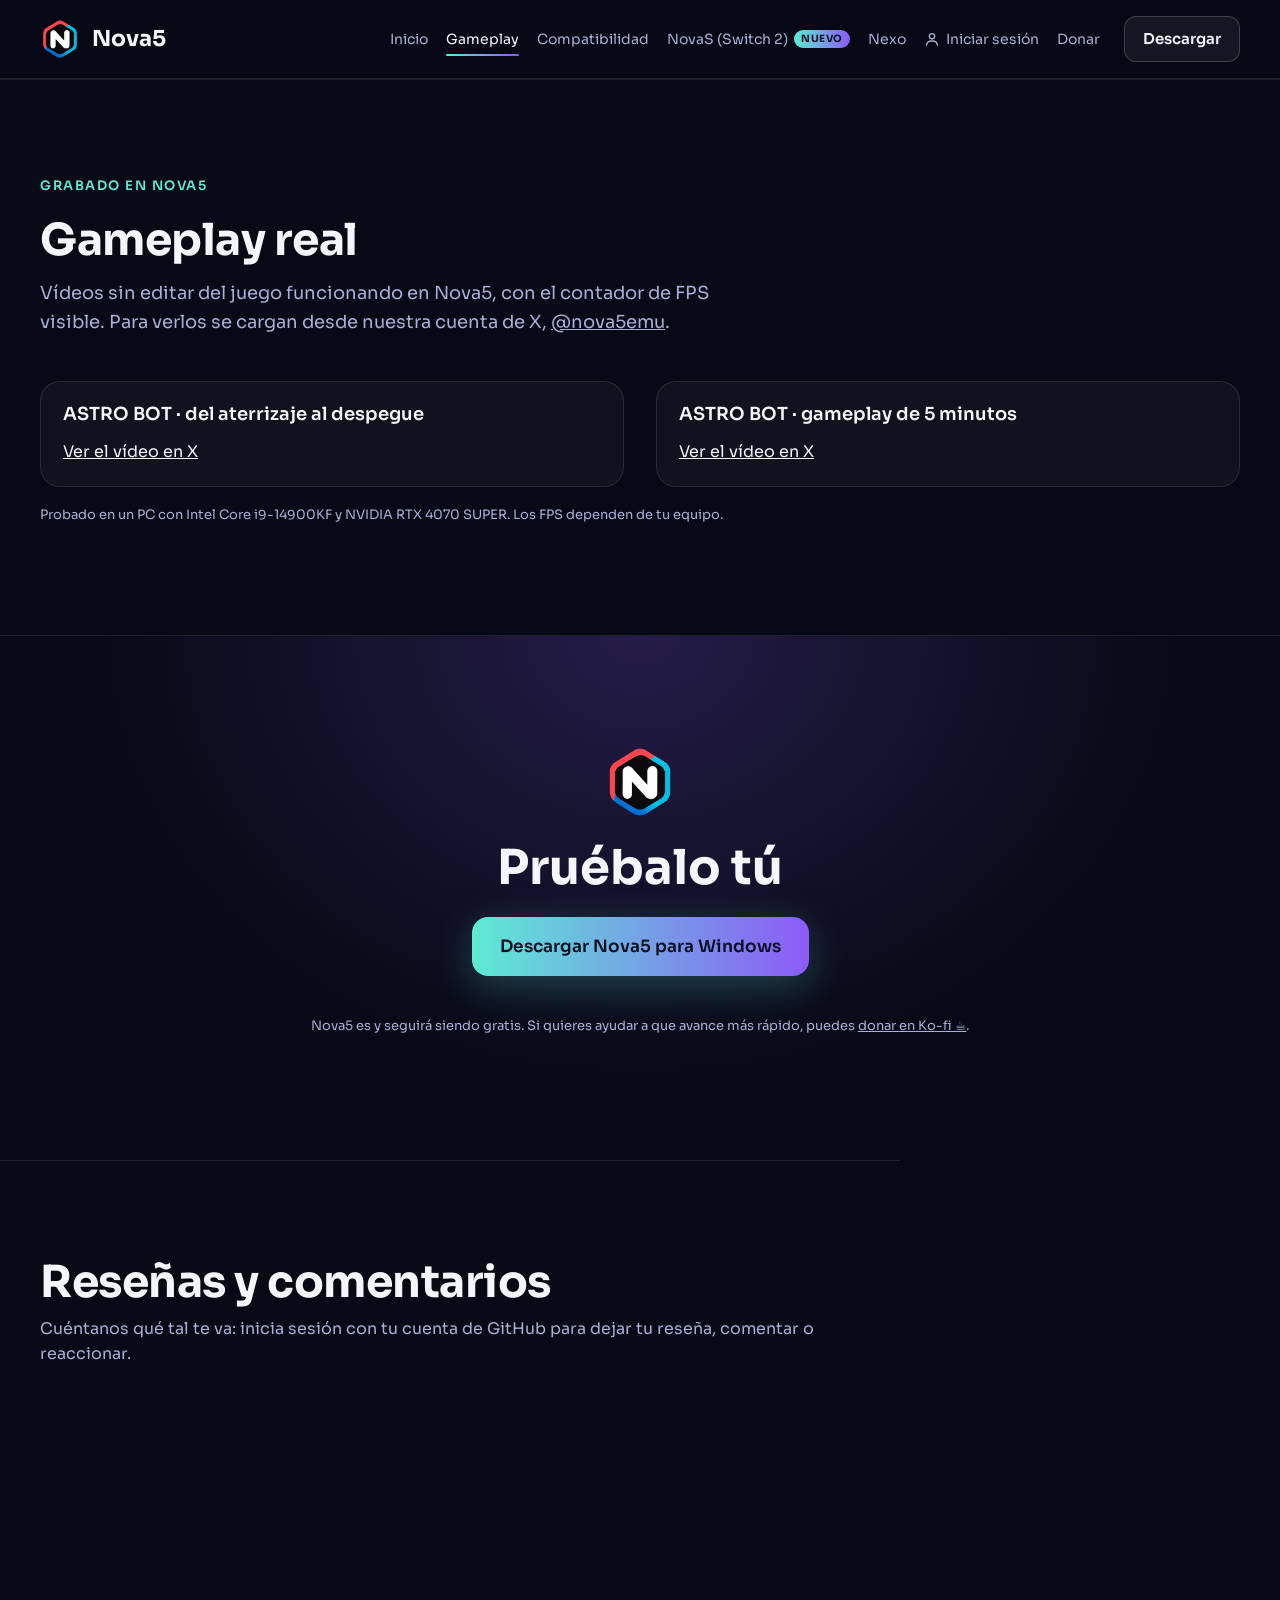
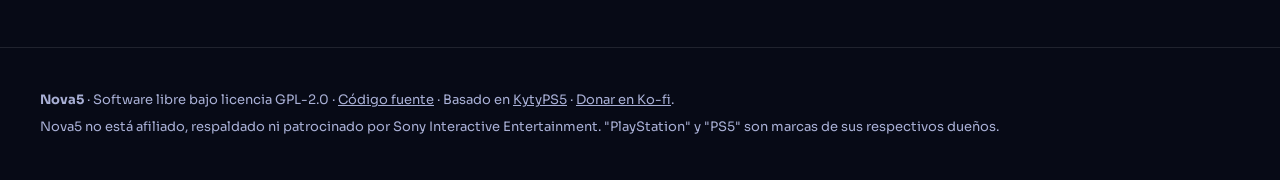
==== commit b6690056: "Web: Ver cÃ³digo fuente with GitHub stars, signed-in avatar and name, NovaS changelog Co-Authored-By" ====
--- a/website/gameplay.html
+++ b/website/gameplay.html
@@ -18,7 +18,7 @@
 <link rel="preconnect" href="https://fonts.googleapis.com">
 <link rel="preconnect" href="https://fonts.gstatic.com" crossorigin>
 <link href="https://fonts.googleapis.com/css2?family=Sora:wght@300;400;600;700;800&display=swap" rel="stylesheet">
-<link rel="stylesheet" href="style.css?v=20261029b">
+<link rel="stylesheet" href="style.css?v=20261107">
 </head>
 <body>
 <div class="progress" aria-hidden="true"></div>
@@ -34,7 +34,7 @@
     <a href="./#compatibilidad">Compatibilidad</a>
     <a href="novas.html">NovaS (Switch 2)<span class="badge-new">Nuevo</span></a>
     <a href="nexo.html">Nexo</a>
-    <a href="#comentarios"><svg viewBox="0 0 24 24" width="16" height="16" aria-hidden="true" style="vertical-align:-3px;margin-right:6px"><circle cx="12" cy="8" r="4" fill="none" stroke="currentColor" stroke-width="2"/><path d="M4 21c0-4 4-6 8-6s8 2 8 6" fill="none" stroke="currentColor" stroke-width="2" stroke-linecap="round"/></svg>Iniciar sesión</a>
+    <a href="#comentarios" data-account><svg viewBox="0 0 24 24" width="16" height="16" aria-hidden="true" style="vertical-align:-3px;margin-right:6px"><circle cx="12" cy="8" r="4" fill="none" stroke="currentColor" stroke-width="2"/><path d="M4 21c0-4 4-6 8-6s8 2 8 6" fill="none" stroke="currentColor" stroke-width="2" stroke-linecap="round"/></svg>Iniciar sesión</a>
     <a data-donate href="https://ko-fi.com/nova5emu" target="_blank" rel="noopener">Donar</a>
   </nav>
   <a class="btn small" href="./#descargar">Descargar</a>
@@ -87,11 +87,10 @@
           data-term="Gameplay"
           data-strict="1"
           data-reactions-enabled="1"
-          data-emit-metadata="0"
+          data-emit-metadata="1"
           data-input-position="top"
           data-theme="transparent_dark"
           data-lang="es"
-          data-loading="lazy"
           crossorigin="anonymous"
           async></script>
 </section>
@@ -105,5 +104,6 @@
 
 <script async src="https://platform.twitter.com/widgets.js" charset="utf-8"></script>
 <script src="site.js?v=20261029b" defer></script>
+<script src="cuenta.js?v=20261107b" defer></script>
 </body>
 </html>
--- a/website/style.css
+++ b/website/style.css
@@ -250,3 +250,16 @@
 .comments { max-width: 900px; }
 .comments-lede { color: var(--muted); margin: 8px 0 24px; }
 .comments .giscus { min-height: 160px; }
+
+/* The menu keeps to one line: the in-page sections that scrolling reaches anyway step out first on narrower screens. */
+@media (min-width: 961px) {
+  .nav { gap: 24px; }
+  .links { gap: 18px; }
+  .links a { white-space: nowrap; font-size: 14px; }
+}
+@media (min-width: 961px) and (max-width: 1760px) {
+  .links a[href="#capturas"], .links a[href="#empezar"] { display: none; }
+}
+@media (min-width: 961px) and (max-width: 1300px) {
+  .links a[href="#funciones"], .links a[href="#compatibilidad"], .links a[href="#preguntas"] { display: none; }
+}
